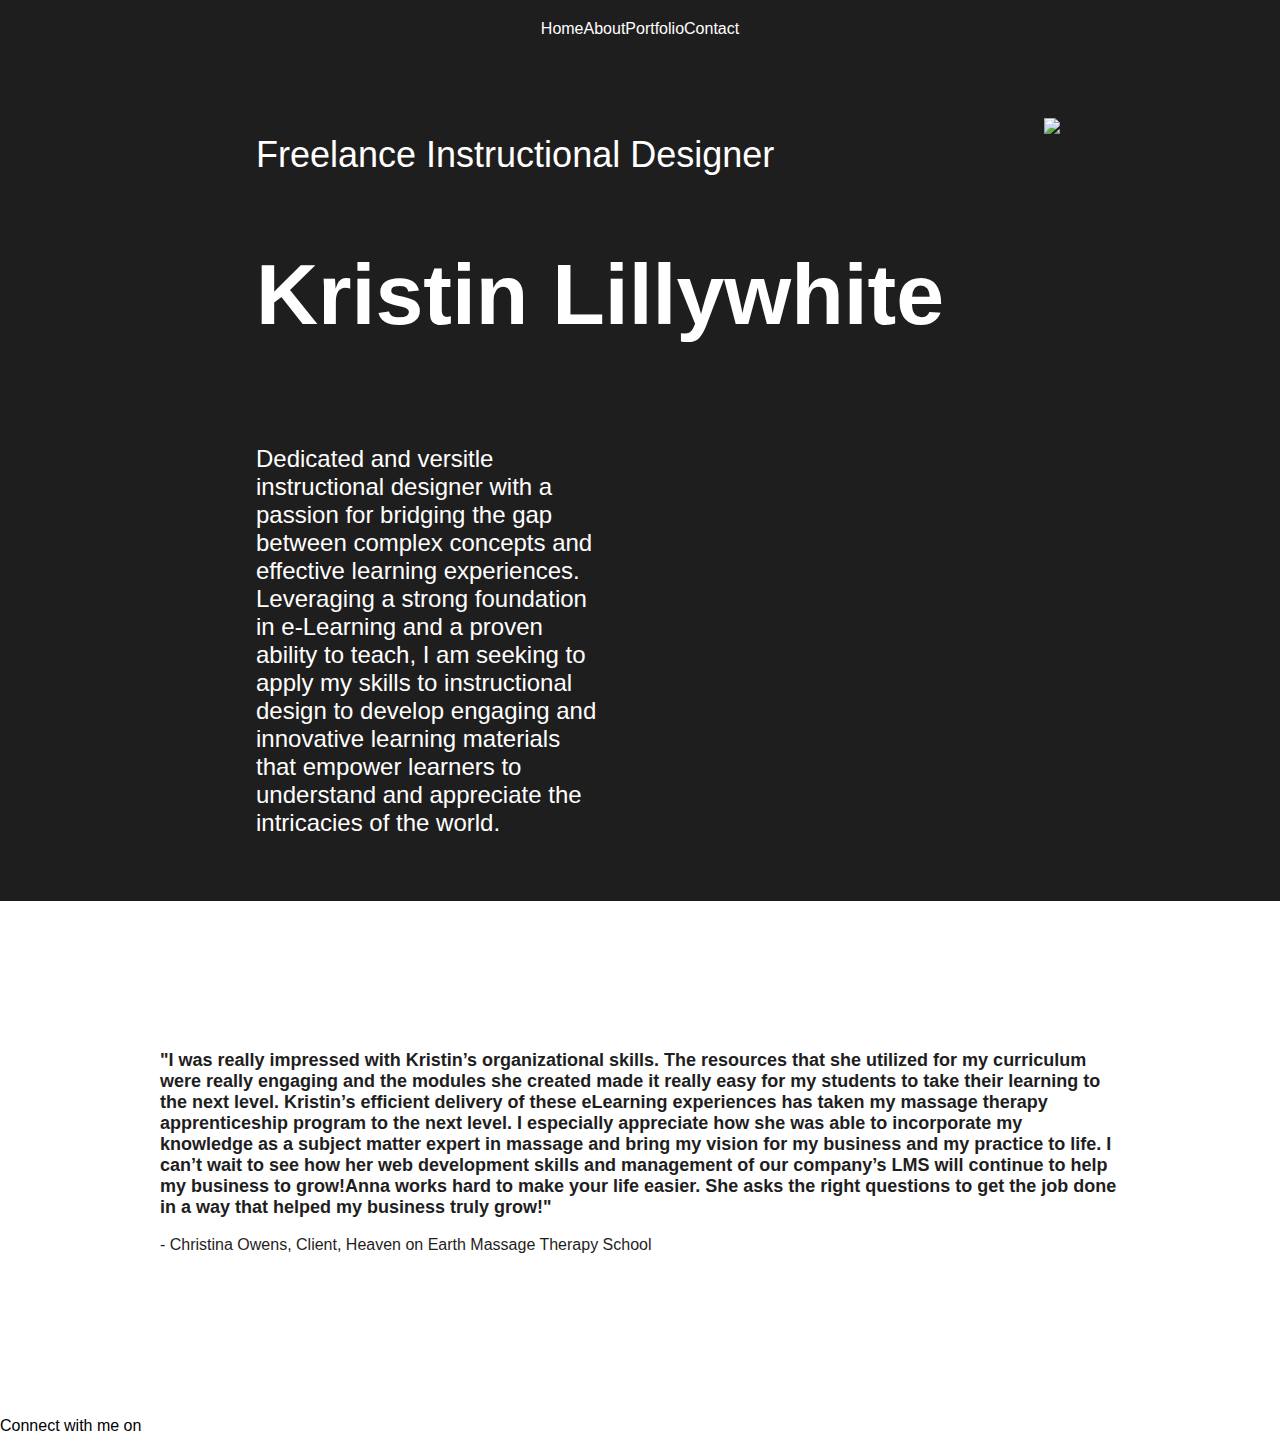
==== index.html @ b15748a9 "Add files via upload" ====
<!DOCTYPE html> 
<html lang="en">

<head>
    <meta charset="UTF-8">
    <meta http-equiv="X-UA-Compatible" content="IE=edge">
    <meta name="viewport" content="width=device-width, initial-scale=1.0">
    <title>Portfolio</title>
    <link rel="stylesheet" href="landingpage.css">
</head>

<body>
    <header>
        <!--Nav Bar-->
        <div class="nav-bar">
            <div class="link-wrapper">
                <div class="nav-link">
                    <a href="#">Home</a>
                </div>
                <div class="nav-link">
                    <a href="/aboutme.html">About</a>
                </div>
                <div class="nav-link">
                    <a href="/portfolio.html">Portfolio</a>
                </div>
                <div class="nav-link">
                    <a href="/contact.html">Contact</a>
                </div>
            </div>
        </div>
    </header>
    <div id="greeting"></div>
    <main>
        <!--Header-->

        <div class="header-wrapper">
            <div class="about-me-paragraph">
                <p>Freelance Instructional Designer</p>
                <p>Kristin Lillywhite</p>
                <p>Dedicated and versitle instructional designer with a passion for bridging the gap between complex concepts and effective learning experiences. Leveraging a strong foundation in e-Learning and a proven ability to teach, I am seeking to apply my skills to instructional design to develop engaging and innovative learning materials that empower learners to understand and appreciate the intricacies of the world.</p>
            </div>
            <div class="profile-photo">
                <img src="/assets/LI author headshot.jfif" width="500px">
            </div>
        </div>  
   
        <!-- Testimonials -->
        <div class="features-section">
            <div class="columns-wrapper">
                <div class="testimonial">
                    <p>"I was really impressed with Kristin’s organizational skills. The resources that she utilized for my curriculum were really engaging and the modules she created made it really easy for my students to take their learning to the next level. Kristin’s efficient delivery of these eLearning experiences has taken my massage therapy apprenticeship program to the next level. I especially appreciate how she was able to incorporate my knowledge as a subject matter expert in massage and bring my vision for my business and my practice to life. I can’t wait to see how her web development skills and management of our company’s LMS will continue to help my business to grow!Anna works hard to make your life easier. She asks the right questions to get the job done in a way
                        that helped my business truly grow!"</p>
    
                    <p>
                        - Christina Owens, Client, Heaven on Earth Massage Therapy School
                    </p>
                </div>
            </div>
        </div>
    </main>

    <!-- Footer-->
    <footer> 
        <p class="centerFooter">Connect with me on <a href="https://www.linkedin.com/in/kristin-lillywhite/">LinkedIn</a></p> 
    </footer>
    
    <!-- JavaScript
     <script src="index.js"></script>-->

</body>
    
</html> 

<!--This is the code that is the new About Me
<!DOCTYPE html>
<html lang="en">
<head>
    <meta charset="UTF-8">
    <meta name="viewport" content="width=device-width, initial-scale=1.0">
    <title>Kristin Lillywhite Instructional Design</title>
    <link rel="stylesheet" href="landingpage.css">
</head>
    
<body>
       <header>
        <img src="/assets/LI author headshot.jfif" width="200"" alt="kristin lillywhite headshot">
        <div class="intro">
            <h1>Kristin Lillywhite</h1>
            <p>Resilient and insatiably curious skilled instructional designer. Let's connect!</p>
        </div>
    </header>

    <main>
            <section>
             <h2>About Me </h2>
             <p> Dedicated and versitle instructional designer with a passion for bridging the gap between complex concepts and effective learning experiences. Leveraging a strong foundation in e-Learning and a proven ability to teach, I am seeking to apply my skills to instructional design to develop engaging and innovative learning materials that empower learners to understand and appreciate the intricacies of the world.</p>
            </section>
         
             <section class="skillsSection">
                 <h2 class="skills">Skills</h2>
                 <h4> These are just a few of the skills that set me apart:</h4>
                 <p>Core Instructional Design Skills
                     <ul>
                         <li> Learning Theories: PBL, Bloom's Taxonomy, Vygotsky's Zone of Proximal Development, and adult learning principles</li>
             
                             <li>Instructional Design Models: Familiarity with models like ADDIE, SAM, or the 4D Model.</li>
                 
                             <li>Curriculum Development: Ability to create comprehensive learning plans, objectives, and assessments.</li>
                             <li>Content Development: Skill in creating engaging and informative content, including instructional materials, presentations, and assessments.</li>
                     </ul>
           </section>
     
             <section>
                 <h2>Work Experience</h2>
                 <h4>I would love to discuss how these work experiences have shaped me as a professional. This showcases my ability to add value in a variy of industries</h4>
                     <ul>
                             <li><em> Research Assistant - 
                                 </em>, Seek Labs, April 2024</li>
                             <li> Science Instructor, Beehive Science and Technology Academy, 2022-2023</li>
                             <li> Biotechnology Instructor, Murray High School, 2021-2023</li>
                             <li> Research Assistant, Huntsman Cancer Institue, 2021 - 2022</li>
                         </ul>
                     </ul>
             </section>
  
    </main>
      
        <footer > 
        <p class="centerFooter">Connect with me on <a href="https://www.linkedin.com/in/kristin-lillywhite/">LinkedIn</a></p> 
        </footer>
         
</body>

</html>-->
---- landingpage.css ----
body {
  margin: 0;
  font-family: 'Roboto', sans-serif;
}

html{
  scroll-behavior: smooth;
}

h1,h2,h3,h4,h5,h6 {
  font-family: 'Roboto Slab', serif;
}

.navigation-wrapper {
  height: 190px;
  background-color: #3b5633;
  color: white;
  display: flex;
  justify-content: space-between;
  align-items: center;
  padding: 60px 100px;
}

/*
#greeting {
  font-family:'Roboto Slab', serif;
}*/

.header-styles {
  font-family: 'Ubuntu Condensed', sans-serif;
  font-size: 1em;
}

.header-wrapper {
  display: flex;
  background-color: #1F1E1E;
  color: white
}

.nav-bar{
  display: flex;
  justify-content: space-around;
  padding-top: 20px;
  padding-bottom: 20px;
  background-color: #1F1E1E;
  color: white;
}

.nav-link {
  flex: 1;
  text-align: center;
}

.about-me-paragraph {
  padding-bottom: 40px;
  z-index: 99;
  padding: 40px 40px 40px 20%;
}

.about-me-paragraph :nth-child(1) {
  font-size: 36px;
  height: 1em;
}

.about-me-paragraph :nth-child(2) {
  font-size: 86px;
  font-weight: 600;
  height: 1.2em;
  line-height: .9em;
}

.about-me-paragraph :nth-child(3) {
  font-size: 24px;
  width: 350px;
}

.logo img {
  width: 216px;
  height: 100%;
}

.features-section {
  height: 500px;
  background-color: #fff;
  color:#1F1E1E;
  display: flex;
  justify-content: center;
  align-items: center;
}

.link-wrapper {
  display: flex;
  justify-content: space-between;
  align-items: center;
}

.nav-link a {
  font-family: 'Ubuntu Condensed' sans-serif;
  color:#fff;
  text-decoration: none;
  transition: 0.5s;
}

.nav-link a:hover {
  color: #bcca99;
  letter-spacing: 2px;
}

.columns-wrapper {
  width: 1000px;
  display: flex;
  justify-content: space-between;
}

.column {
  padding: 0px 20px 20px 20px;
}

.column :nth-child(1) {
  font-size: 38px;
  font-weight: 900;
}

.column :nth-child(2) {
  font-size: 18px;
  font-weight: 400;
  height: 50px;
}

.project-wrapper-align-left {
  background-color: #1F1E1E;
  display: flex;
  color: white;
  height: 550px;
}

.testimonial {
  padding: 20px;
}

.testimonial  :nth-child(1) {
  font-size: 18px;
  font-weight: 700;
}

.project-wrapper-align-right {
  height: 550px;
  display: flex;
}

.profile-photo {
  z-index: 1;
  margin: 60px;
}

.header {
  align-content: center;
  margin-top: 60px;
  font-weight: bold;
  font-size: 48px;
  margin-bottom: 0px;
  display: flex;
}
  
.project-image {
  width: 100%;
  height: 100%;
  object-fit: cover;
  overflow: hidden;
}

.image-wrapper {
  width: 600px;
  height: 600x;
}

.footer-wrapper {
  display: flex;
  background-color: #1F1E1E;
  color: white;
  padding: 20px 20% 40px 20%;
}

.footer-name {
  font-size: 48px;
}

.footer-name :nth-child(2) {
  font-size: 24px;
}

.footer-column-2 {
  font-size: 24px;
  align-items: flex-end;
  margin: 60px 15% 20px 35%;
  line-height: 40px;
}

a{
  text-decoration: none;
  color:  #fff; 
}

a:hover {
  color: teal;
}

.under-construction {
  align-content: center;
  font-size: 24px;
  margin: 40px;
  padding-left: 25%;
}

.about-container {
  margin: 40px;
  padding-left: 15%;
}

.about-title {
  font-size: 36px;
}

.button {
  padding: 15px 20px 15px 20px;
  border-radius: 8px;
  background-color: teal;
  font-weight: bold;
  font-size: 12px;

}

.about-me-image {
  display: flex;
  margin-right: 10%;
  margin-top: 40px;
}

/*
header {
    display: flex;
    justify-content: space-evenly;
    align-items: center;
    background-color: #b3b3b1;
    color: rgb(6, 0, 0);
    padding: 20px; 
    width: 100%;
    margin: 0 auto; 
    box-shadow: 0px 4 px 6px rgba(0,0,0,0.2);
    flex-wrap: wrap;
  }
  
  header img{
    border-radius: 50%;
    box-shadow: 3px 3px 10px rgba(0, 0, 0, 0.3);
    max-width: 100%;
    height: auto; 
    object-fit: cover;
  }
  
  .centerHeader{
    text-align: center; 
  }
  
  .intro{
    max-width: 500px;
    text-align: center;
  }
  *Styling for Main *
  
  .bodySections{
    padding: 10px;
    width:80%;
    *align-items:center;*
    justify-content: space-evenly;
    display: flex;
  }
  
  main{
    display: flex;
    flex-direction: column;
    justify-content: space-evenly;
    align-items: center;
    padding: 30px;
  }
  
  *Styling for section*
  section{
    background-color: #fefefe;
    border-radius: 8px;
    box-shadow: 0px 4px 8px rgba(0,0,0,0.3);
    padding: 20px;
    margin-bottom: 20px; * adds space at the BOTTOM of each "card" *
    width:100%;/* makes the section take up the full width of the MAIN container    *
    max-width: 800px; /* Limits the width to a MAX of 800px*
  }
  
  .h1Styling{
    font-size : 50px;
    font-style: italic;
  }
  /*h2{
    border : solid brown 2px ;
    width :fit-content;
  }*
  
  .skillsSection{
    background-color: white;
  }
  .skills{
   /* border: dashed hotpink 3px;*
  }
  footer{
    background-color: #E3F6CB;
    height : 20px;
    font-size : 20px;
  }
  .centerFooter{
    text-align: center;
  }
  .linkedinStyling{
    text-decoration : none;
  }
  
  body {
    margin: 0 auto;
    padding: 0;
  }
  
  .text-over-image {
      position: relative;
  }
  .text-over-image{
      position: absolute;
      top: 10;
      left: 0;
      width: 10%;
      height: 10%;
      z-index: -1; /* Send image to the background *
    }
  
    footer {
      background-color: rgb(250, 251, 251);
      height: 100px;
      font-size:40px;
    }
    .centerFooter {
      text-align: center;
    }
    
  a{
    text-decoration: none;
    color:rgb(168, 12, 12);
  }
  -->
---- landingpage.css ----
body {
  margin: 0;
  font-family: 'Roboto', sans-serif;
}

html{
  scroll-behavior: smooth;
}

h1,h2,h3,h4,h5,h6 {
  font-family: 'Roboto Slab', serif;
}

.navigation-wrapper {
  height: 190px;
  background-color: #3b5633;
  color: white;
  display: flex;
  justify-content: space-between;
  align-items: center;
  padding: 60px 100px;
}

/*
#greeting {
  font-family:'Roboto Slab', serif;
}*/

.header-styles {
  font-family: 'Ubuntu Condensed', sans-serif;
  font-size: 1em;
}

.header-wrapper {
  display: flex;
  background-color: #1F1E1E;
  color: white
}

.nav-bar{
  display: flex;
  justify-content: space-around;
  padding-top: 20px;
  padding-bottom: 20px;
  background-color: #1F1E1E;
  color: white;
}

.nav-link {
  flex: 1;
  text-align: center;
}

.about-me-paragraph {
  padding-bottom: 40px;
  z-index: 99;
  padding: 40px 40px 40px 20%;
}

.about-me-paragraph :nth-child(1) {
  font-size: 36px;
  height: 1em;
}

.about-me-paragraph :nth-child(2) {
  font-size: 86px;
  font-weight: 600;
  height: 1.2em;
  line-height: .9em;
}

.about-me-paragraph :nth-child(3) {
  font-size: 24px;
  width: 350px;
}

.logo img {
  width: 216px;
  height: 100%;
}

.features-section {
  height: 500px;
  background-color: #fff;
  color:#1F1E1E;
  display: flex;
  justify-content: center;
  align-items: center;
}

.link-wrapper {
  display: flex;
  justify-content: space-between;
  align-items: center;
}

.nav-link a {
  font-family: 'Ubuntu Condensed' sans-serif;
  color:#fff;
  text-decoration: none;
  transition: 0.5s;
}

.nav-link a:hover {
  color: #bcca99;
  letter-spacing: 2px;
}

.columns-wrapper {
  width: 1000px;
  display: flex;
  justify-content: space-between;
}

.column {
  padding: 0px 20px 20px 20px;
}

.column :nth-child(1) {
  font-size: 38px;
  font-weight: 900;
}

.column :nth-child(2) {
  font-size: 18px;
  font-weight: 400;
  height: 50px;
}

.project-wrapper-align-left {
  background-color: #1F1E1E;
  display: flex;
  color: white;
  height: 550px;
}

.testimonial {
  padding: 20px;
}

.testimonial  :nth-child(1) {
  font-size: 18px;
  font-weight: 700;
}

.project-wrapper-align-right {
  height: 550px;
  display: flex;
}

.profile-photo {
  z-index: 1;
  margin: 60px;
}

.header {
  align-content: center;
  margin-top: 60px;
  font-weight: bold;
  font-size: 48px;
  margin-bottom: 0px;
  display: flex;
}
  
.project-image {
  width: 100%;
  height: 100%;
  object-fit: cover;
  overflow: hidden;
}

.image-wrapper {
  width: 600px;
  height: 600x;
}

.footer-wrapper {
  display: flex;
  background-color: #1F1E1E;
  color: white;
  padding: 20px 20% 40px 20%;
}

.footer-name {
  font-size: 48px;
}

.footer-name :nth-child(2) {
  font-size: 24px;
}

.footer-column-2 {
  font-size: 24px;
  align-items: flex-end;
  margin: 60px 15% 20px 35%;
  line-height: 40px;
}

a{
  text-decoration: none;
  color:  #fff; 
}

a:hover {
  color: teal;
}

.under-construction {
  align-content: center;
  font-size: 24px;
  margin: 40px;
  padding-left: 25%;
}

.about-container {
  margin: 40px;
  padding-left: 15%;
}

.about-title {
  font-size: 36px;
}

.button {
  padding: 15px 20px 15px 20px;
  border-radius: 8px;
  background-color: teal;
  font-weight: bold;
  font-size: 12px;

}

.about-me-image {
  display: flex;
  margin-right: 10%;
  margin-top: 40px;
}

/*
header {
    display: flex;
    justify-content: space-evenly;
    align-items: center;
    background-color: #b3b3b1;
    color: rgb(6, 0, 0);
    padding: 20px; 
    width: 100%;
    margin: 0 auto; 
    box-shadow: 0px 4 px 6px rgba(0,0,0,0.2);
    flex-wrap: wrap;
  }
  
  header img{
    border-radius: 50%;
    box-shadow: 3px 3px 10px rgba(0, 0, 0, 0.3);
    max-width: 100%;
    height: auto; 
    object-fit: cover;
  }
  
  .centerHeader{
    text-align: center; 
  }
  
  .intro{
    max-width: 500px;
    text-align: center;
  }
  *Styling for Main *
  
  .bodySections{
    padding: 10px;
    width:80%;
    *align-items:center;*
    justify-content: space-evenly;
    display: flex;
  }
  
  main{
    display: flex;
    flex-direction: column;
    justify-content: space-evenly;
    align-items: center;
    padding: 30px;
  }
  
  *Styling for section*
  section{
    background-color: #fefefe;
    border-radius: 8px;
    box-shadow: 0px 4px 8px rgba(0,0,0,0.3);
    padding: 20px;
    margin-bottom: 20px; * adds space at the BOTTOM of each "card" *
    width:100%;/* makes the section take up the full width of the MAIN container    *
    max-width: 800px; /* Limits the width to a MAX of 800px*
  }
  
  .h1Styling{
    font-size : 50px;
    font-style: italic;
  }
  /*h2{
    border : solid brown 2px ;
    width :fit-content;
  }*
  
  .skillsSection{
    background-color: white;
  }
  .skills{
   /* border: dashed hotpink 3px;*
  }
  footer{
    background-color: #E3F6CB;
    height : 20px;
    font-size : 20px;
  }
  .centerFooter{
    text-align: center;
  }
  .linkedinStyling{
    text-decoration : none;
  }
  
  body {
    margin: 0 auto;
    padding: 0;
  }
  
  .text-over-image {
      position: relative;
  }
  .text-over-image{
      position: absolute;
      top: 10;
      left: 0;
      width: 10%;
      height: 10%;
      z-index: -1; /* Send image to the background *
    }
  
    footer {
      background-color: rgb(250, 251, 251);
      height: 100px;
      font-size:40px;
    }
    .centerFooter {
      text-align: center;
    }
    
  a{
    text-decoration: none;
    color:rgb(168, 12, 12);
  }
  -->
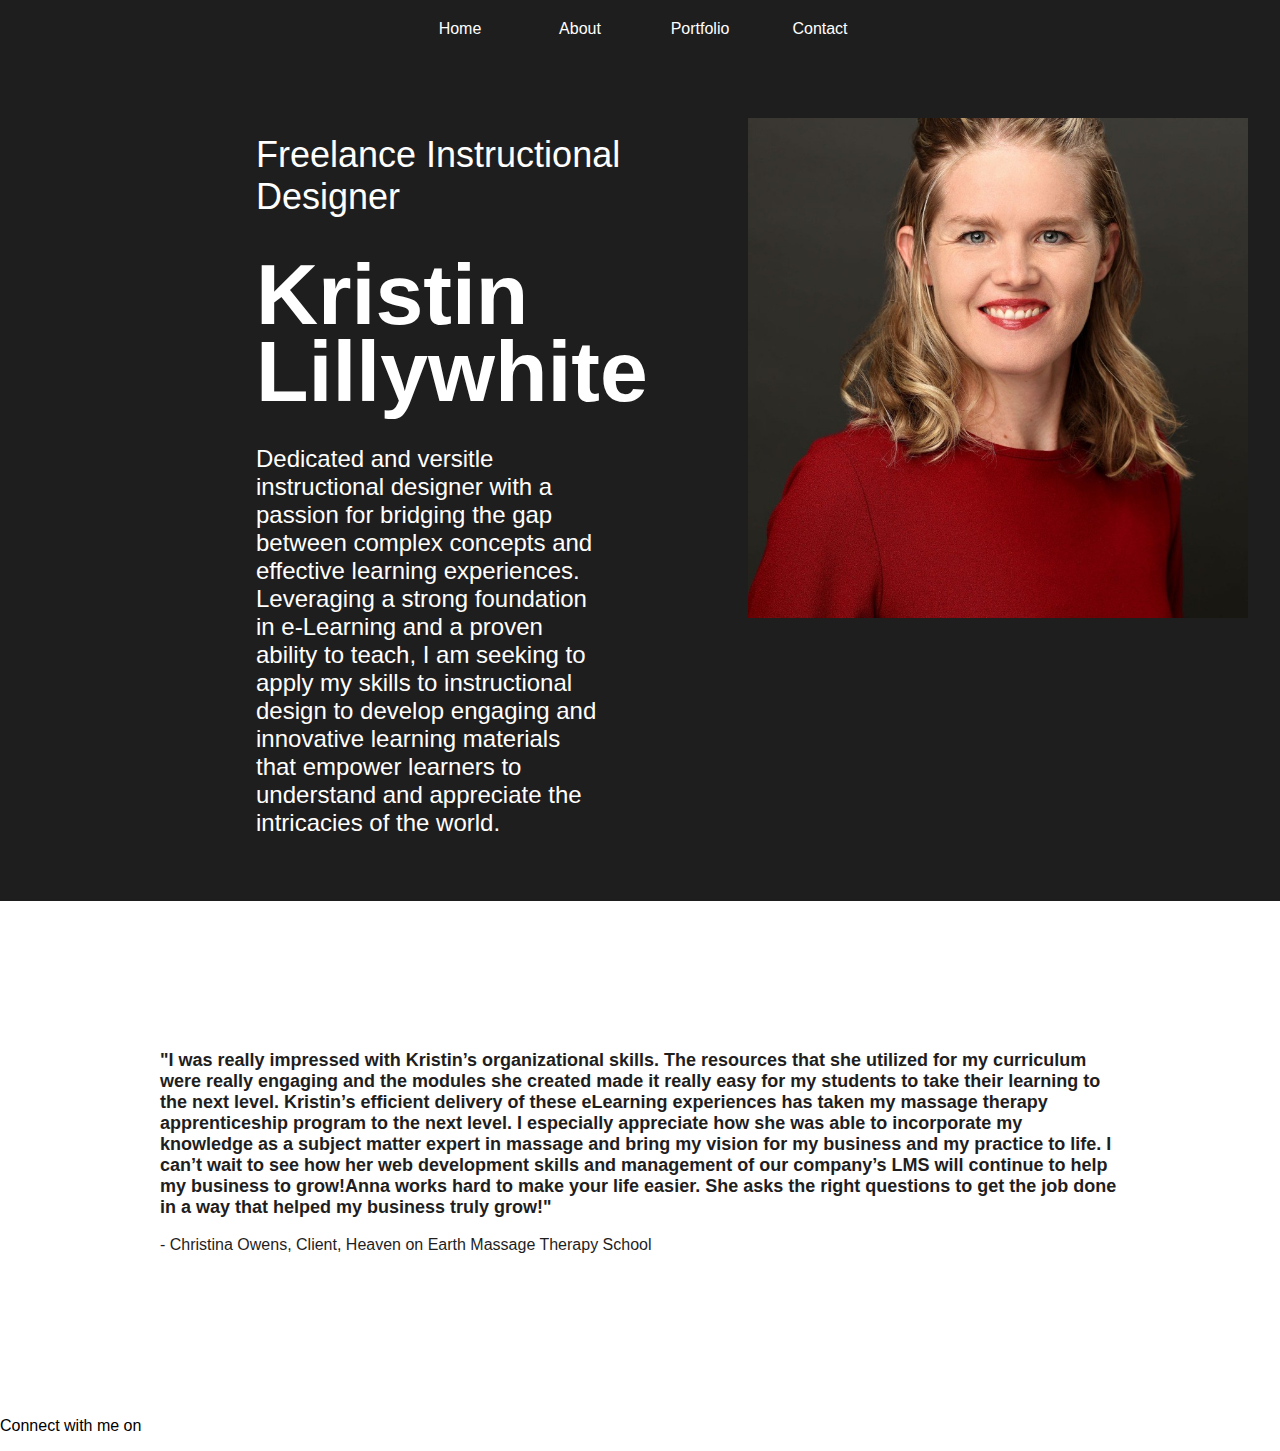
==== commit 768f6629: "Add files via upload" ====
--- a/index.html
+++ b/index.html
@@ -31,6 +31,7 @@
     </header>
     <div id="greeting"></div>
     <main>
+        
         <!--Header-->
 
         <div class="header-wrapper">
--- a/landingpage.css
+++ b/landingpage.css
@@ -13,7 +13,7 @@
 
 .navigation-wrapper {
   height: 190px;
-  background-color: #3b5633;
+  background-color:#bf1919;
   color: white;
   display: flex;
   justify-content: space-between;
@@ -49,6 +49,7 @@
 .nav-link {
   flex: 1;
   text-align: center;
+  width: 120px;
 }
 
 .about-me-paragraph {
@@ -102,7 +103,7 @@
 }
 
 .nav-link a:hover {
-  color: #bcca99;
+  color: #ad2e20;
   letter-spacing: 2px;
 }
 
@@ -235,6 +236,9 @@
   margin-right: 10%;
   margin-top: 40px;
 }
+
+
+
 
 /*
 header {
--- a/landingpage.css
+++ b/landingpage.css
@@ -13,7 +13,7 @@
 
 .navigation-wrapper {
   height: 190px;
-  background-color: #3b5633;
+  background-color:#bf1919;
   color: white;
   display: flex;
   justify-content: space-between;
@@ -49,6 +49,7 @@
 .nav-link {
   flex: 1;
   text-align: center;
+  width: 120px;
 }
 
 .about-me-paragraph {
@@ -102,7 +103,7 @@
 }
 
 .nav-link a:hover {
-  color: #bcca99;
+  color: #ad2e20;
   letter-spacing: 2px;
 }
 
@@ -235,6 +236,9 @@
   margin-right: 10%;
   margin-top: 40px;
 }
+
+
+
 
 /*
 header {
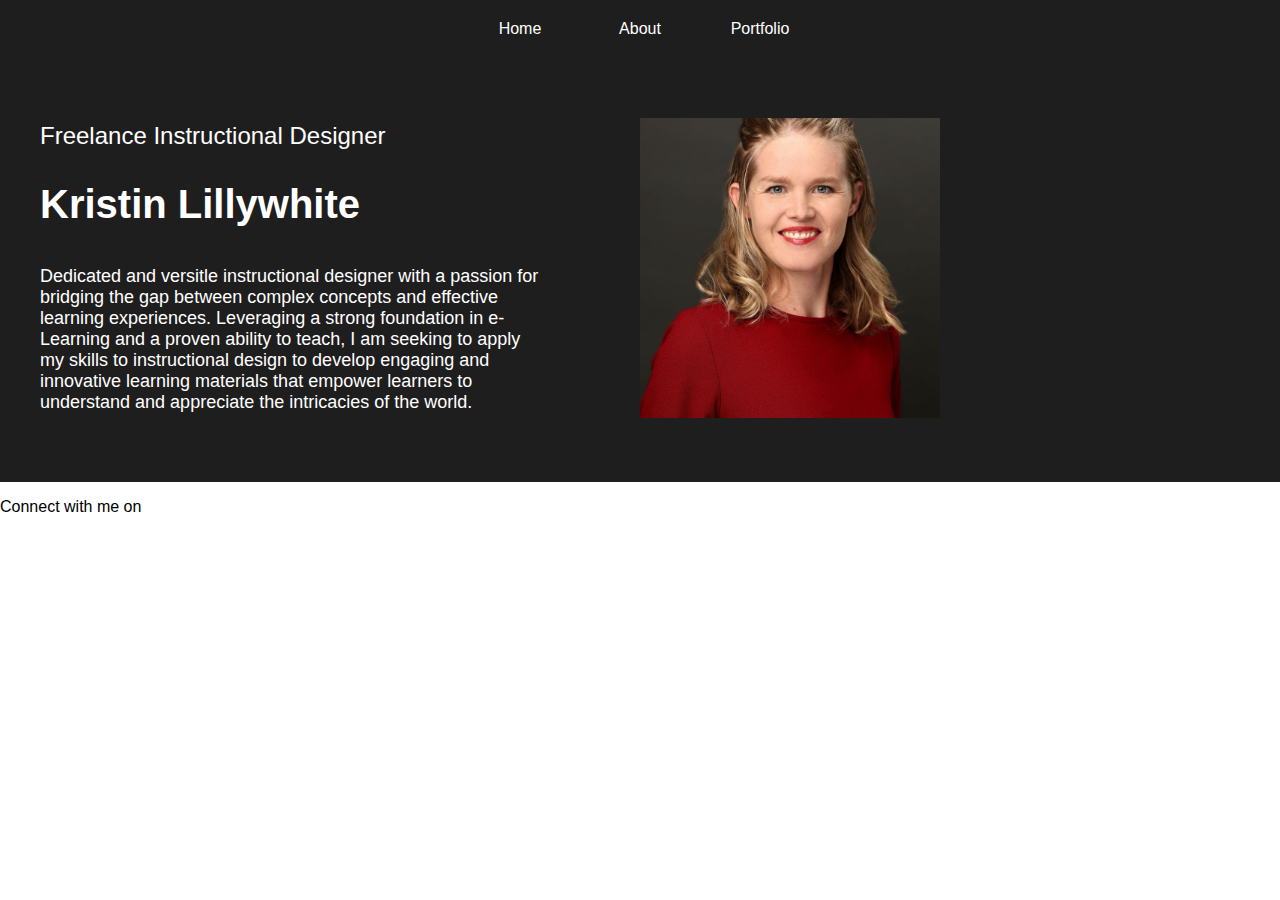
==== commit 2a399a2a: "Add files via upload" ====
--- a/index.html
+++ b/index.html
@@ -17,14 +17,13 @@
                 <div class="nav-link">
                     <a href="#">Home</a>
                 </div>
+
                 <div class="nav-link">
                     <a href="/aboutme.html">About</a>
                 </div>
+                
                 <div class="nav-link">
-                    <a href="/portfolio.html">Portfolio</a>
-                </div>
-                <div class="nav-link">
-                    <a href="/contact.html">Contact</a>
+                    <a href="/contact.html">Portfolio</a>
                 </div>
             </div>
         </div>
@@ -41,22 +40,11 @@
                 <p>Dedicated and versitle instructional designer with a passion for bridging the gap between complex concepts and effective learning experiences. Leveraging a strong foundation in e-Learning and a proven ability to teach, I am seeking to apply my skills to instructional design to develop engaging and innovative learning materials that empower learners to understand and appreciate the intricacies of the world.</p>
             </div>
             <div class="profile-photo">
-                <img src="/assets/LI author headshot.jfif" width="500px">
+                <img src="/assets/LI author headshot.jfif" width="300px">
             </div>
         </div>  
    
-        <!-- Testimonials -->
-        <div class="features-section">
-            <div class="columns-wrapper">
-                <div class="testimonial">
-                    <p>"I was really impressed with Kristin’s organizational skills. The resources that she utilized for my curriculum were really engaging and the modules she created made it really easy for my students to take their learning to the next level. Kristin’s efficient delivery of these eLearning experiences has taken my massage therapy apprenticeship program to the next level. I especially appreciate how she was able to incorporate my knowledge as a subject matter expert in massage and bring my vision for my business and my practice to life. I can’t wait to see how her web development skills and management of our company’s LMS will continue to help my business to grow!Anna works hard to make your life easier. She asks the right questions to get the job done in a way
-                        that helped my business truly grow!"</p>
-    
-                    <p>
-                        - Christina Owens, Client, Heaven on Earth Massage Therapy School
-                    </p>
-                </div>
-            </div>
+       
         </div>
     </main>
 
--- a/landingpage.css
+++ b/landingpage.css
@@ -53,26 +53,28 @@
 }
 
 .about-me-paragraph {
-  padding-bottom: 40px;
   z-index: 99;
-  padding: 40px 40px 40px 20%;
+  padding: 40px 40px 40px 40px;
+
 }
 
 .about-me-paragraph :nth-child(1) {
-  font-size: 36px;
+  font-size: 24px;
   height: 1em;
 }
 
 .about-me-paragraph :nth-child(2) {
-  font-size: 86px;
+  font-size: 40px;
   font-weight: 600;
-  height: 1.2em;
+  height: 1em;
   line-height: .9em;
 }
 
 .about-me-paragraph :nth-child(3) {
-  font-size: 24px;
-  width: 350px;
+  font-size: 18px;
+  width: 500px;
+  margin-top: 10px;
+  text-wrap: pretty;
 }
 
 .logo img {
@@ -228,7 +230,6 @@
   background-color: teal;
   font-weight: bold;
   font-size: 12px;
-
 }
 
 .about-me-image {
@@ -238,7 +239,11 @@
 }
 
 
-
+.testimonials {
+  font-size: 11px; 
+  font-family: 'Roboto', sans-serif;
+  color: #ad2e20;
+}
 
 /*
 header {
--- a/landingpage.css
+++ b/landingpage.css
@@ -53,26 +53,28 @@
 }
 
 .about-me-paragraph {
-  padding-bottom: 40px;
   z-index: 99;
-  padding: 40px 40px 40px 20%;
+  padding: 40px 40px 40px 40px;
+
 }
 
 .about-me-paragraph :nth-child(1) {
-  font-size: 36px;
+  font-size: 24px;
   height: 1em;
 }
 
 .about-me-paragraph :nth-child(2) {
-  font-size: 86px;
+  font-size: 40px;
   font-weight: 600;
-  height: 1.2em;
+  height: 1em;
   line-height: .9em;
 }
 
 .about-me-paragraph :nth-child(3) {
-  font-size: 24px;
-  width: 350px;
+  font-size: 18px;
+  width: 500px;
+  margin-top: 10px;
+  text-wrap: pretty;
 }
 
 .logo img {
@@ -228,7 +230,6 @@
   background-color: teal;
   font-weight: bold;
   font-size: 12px;
-
 }
 
 .about-me-image {
@@ -238,7 +239,11 @@
 }
 
 
-
+.testimonials {
+  font-size: 11px; 
+  font-family: 'Roboto', sans-serif;
+  color: #ad2e20;
+}
 
 /*
 header {
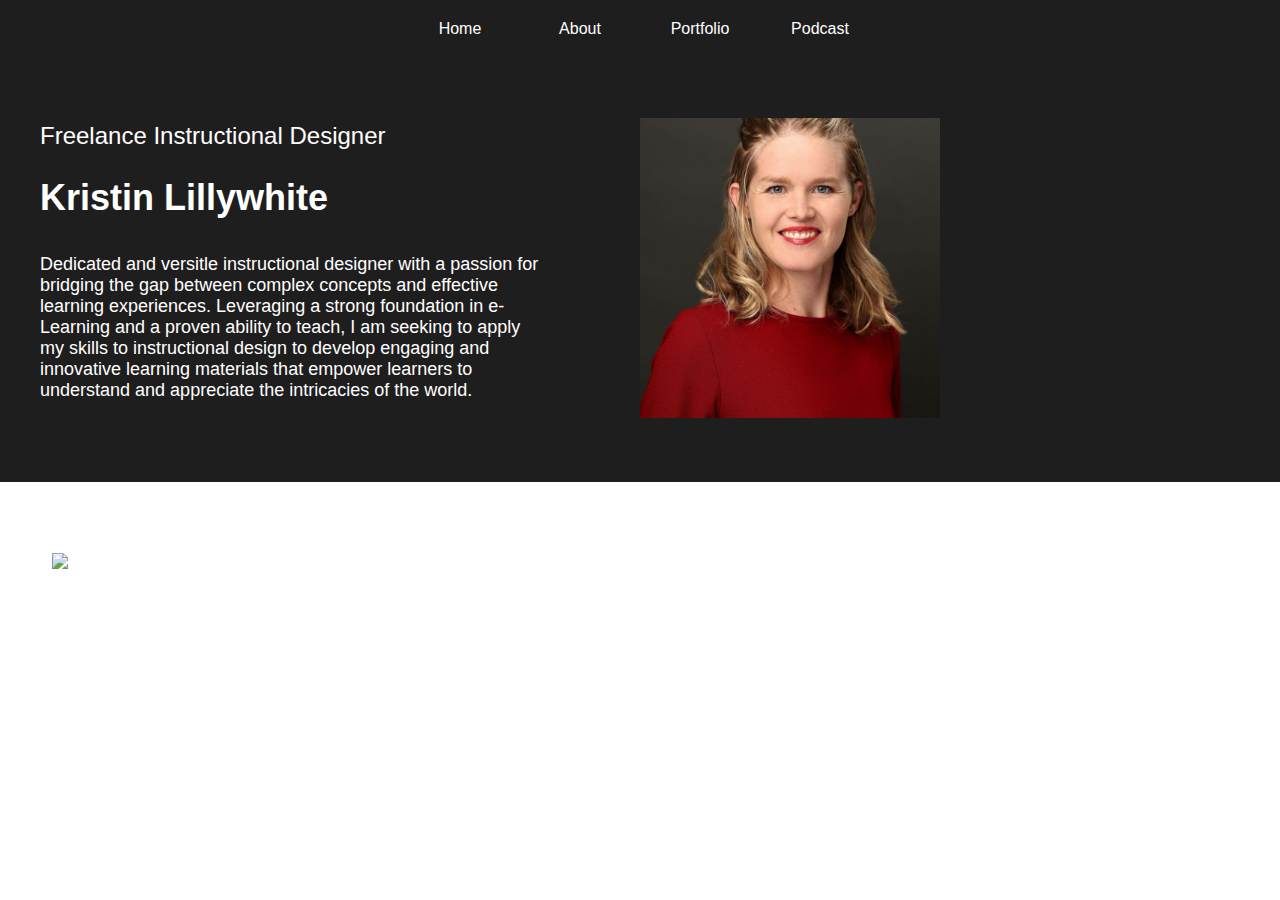
==== commit e984dc5b: "11/4/24 including podcast page" ====
--- a/index.html
+++ b/index.html
@@ -25,6 +25,11 @@
                 <div class="nav-link">
                     <a href="/contact.html">Portfolio</a>
                 </div>
+
+                <div class="nav-link">
+                    <a href="#">Podcast</a>
+                </div>
+                
             </div>
         </div>
     </header>
@@ -47,78 +52,28 @@
        
         </div>
     </main>
-
+   
     <!-- Footer-->
-    <footer> 
-        <p class="centerFooter">Connect with me on <a href="https://www.linkedin.com/in/kristin-lillywhite/">LinkedIn</a></p> 
-    </footer>
+        
+ <footer>
     
-    <!-- JavaScript
-     <script src="index.js"></script>-->
-
+    <div class="nav-bar-footer">   
+        <a href="https://www.linkedin.com/in/kristin-lillywhite">
+            <img scr="/assets/icons8-linkedin-50.png">
+    </a>
+    <div class="nav-link">
+        <a href="https://github.com/kristinl-seek/kristinl-seek.github.io" target="_blank">
+            <img src="/assets/GitHub_Invertocat_Light.png" alt="Link to GitHub Profile" width="50" hieght="50">
+    </a>
+    <div class="nav-link">
+        <a href="mailto:your-kristinlillywhite@gmail.com" target="_blank">
+            <img src="https://i0.wp.com/3factsinc.org/wp-content/uploads/2019/12/crop-0-0-1000-1080-0-email-icon-outline-email-icon-isolated-on-white-vector-21742596.png?ssl=1" width="50" hieght="50">
+    </a>
+</div>
+</div>
+ </footer> 
+         
 </body>
     
 </html> 
 
-<!--This is the code that is the new About Me
-<!DOCTYPE html>
-<html lang="en">
-<head>
-    <meta charset="UTF-8">
-    <meta name="viewport" content="width=device-width, initial-scale=1.0">
-    <title>Kristin Lillywhite Instructional Design</title>
-    <link rel="stylesheet" href="landingpage.css">
-</head>
-    
-<body>
-       <header>
-        <img src="/assets/LI author headshot.jfif" width="200"" alt="kristin lillywhite headshot">
-        <div class="intro">
-            <h1>Kristin Lillywhite</h1>
-            <p>Resilient and insatiably curious skilled instructional designer. Let's connect!</p>
-        </div>
-    </header>
-
-    <main>
-            <section>
-             <h2>About Me </h2>
-             <p> Dedicated and versitle instructional designer with a passion for bridging the gap between complex concepts and effective learning experiences. Leveraging a strong foundation in e-Learning and a proven ability to teach, I am seeking to apply my skills to instructional design to develop engaging and innovative learning materials that empower learners to understand and appreciate the intricacies of the world.</p>
-            </section>
-         
-             <section class="skillsSection">
-                 <h2 class="skills">Skills</h2>
-                 <h4> These are just a few of the skills that set me apart:</h4>
-                 <p>Core Instructional Design Skills
-                     <ul>
-                         <li> Learning Theories: PBL, Bloom's Taxonomy, Vygotsky's Zone of Proximal Development, and adult learning principles</li>
-             
-                             <li>Instructional Design Models: Familiarity with models like ADDIE, SAM, or the 4D Model.</li>
-                 
-                             <li>Curriculum Development: Ability to create comprehensive learning plans, objectives, and assessments.</li>
-                             <li>Content Development: Skill in creating engaging and informative content, including instructional materials, presentations, and assessments.</li>
-                     </ul>
-           </section>
-     
-             <section>
-                 <h2>Work Experience</h2>
-                 <h4>I would love to discuss how these work experiences have shaped me as a professional. This showcases my ability to add value in a variy of industries</h4>
-                     <ul>
-                             <li><em> Research Assistant - 
-                                 </em>, Seek Labs, April 2024</li>
-                             <li> Science Instructor, Beehive Science and Technology Academy, 2022-2023</li>
-                             <li> Biotechnology Instructor, Murray High School, 2021-2023</li>
-                             <li> Research Assistant, Huntsman Cancer Institue, 2021 - 2022</li>
-                         </ul>
-                     </ul>
-             </section>
-  
-    </main>
-      
-        <footer > 
-        <p class="centerFooter">Connect with me on <a href="https://www.linkedin.com/in/kristin-lillywhite/">LinkedIn</a></p> 
-        </footer>
-         
-</body>
-
-</html>-->
-    --- a/landingpage.css
+++ b/landingpage.css
@@ -52,6 +52,18 @@
   width: 120px;
 }
 
+.navbar-footer{
+  display: flex;
+  justify-content: space-around;
+  align-items: center;
+}
+
+.navbar img {
+  width: 100%;
+  height: auto;
+}
+
+
 .about-me-paragraph {
   z-index: 99;
   padding: 40px 40px 40px 40px;
@@ -59,12 +71,12 @@
 }
 
 .about-me-paragraph :nth-child(1) {
-  font-size: 24px;
+  font-size:24px;
   height: 1em;
 }
 
 .about-me-paragraph :nth-child(2) {
-  font-size: 40px;
+  font-size: 36px;
   font-weight: 600;
   height: 1em;
   line-height: .9em;
@@ -177,28 +189,33 @@
   height: 600x;
 }
 
+/*
+.footer {
+  background-color:#1F1E1E;
+  color: white;
+  text-align: center;
+  padding: 20px;
+}
+
+.footer-content a {
+  color: white;
+  text-decoration: none;
+  margin: 0 10px;
+}
+
+.footer-content i {
+  font-size: 24px;
+}
+
 .footer-wrapper {
   display: flex;
+  justify-content: space-around;
+  padding-top: 20px;
+  padding-bottom: 20px;
   background-color: #1F1E1E;
   color: white;
-  padding: 20px 20% 40px 20%;
-}
-
-.footer-name {
-  font-size: 48px;
-}
-
-.footer-name :nth-child(2) {
-  font-size: 24px;
-}
-
-.footer-column-2 {
-  font-size: 24px;
-  align-items: flex-end;
-  margin: 60px 15% 20px 35%;
-  line-height: 40px;
-}
-
+}
+*/
 a{
   text-decoration: none;
   color:  #fff; 
@@ -245,120 +262,82 @@
   color: #ad2e20;
 }
 
-/*
-header {
-    display: flex;
-    justify-content: space-evenly;
-    align-items: center;
-    background-color: #b3b3b1;
-    color: rgb(6, 0, 0);
-    padding: 20px; 
-    width: 100%;
-    margin: 0 auto; 
-    box-shadow: 0px 4 px 6px rgba(0,0,0,0.2);
-    flex-wrap: wrap;
-  }
-  
-  header img{
-    border-radius: 50%;
-    box-shadow: 3px 3px 10px rgba(0, 0, 0, 0.3);
-    max-width: 100%;
-    height: auto; 
-    object-fit: cover;
-  }
-  
-  .centerHeader{
-    text-align: center; 
-  }
-  
-  .intro{
-    max-width: 500px;
-    text-align: center;
-  }
-  *Styling for Main *
-  
-  .bodySections{
-    padding: 10px;
-    width:80%;
-    *align-items:center;*
-    justify-content: space-evenly;
-    display: flex;
-  }
-  
-  main{
-    display: flex;
-    flex-direction: column;
-    justify-content: space-evenly;
-    align-items: center;
-    padding: 30px;
-  }
-  
-  *Styling for section*
-  section{
-    background-color: #fefefe;
-    border-radius: 8px;
-    box-shadow: 0px 4px 8px rgba(0,0,0,0.3);
-    padding: 20px;
-    margin-bottom: 20px; * adds space at the BOTTOM of each "card" *
-    width:100%;/* makes the section take up the full width of the MAIN container    *
-    max-width: 800px; /* Limits the width to a MAX of 800px*
-  }
-  
-  .h1Styling{
-    font-size : 50px;
-    font-style: italic;
-  }
-  /*h2{
-    border : solid brown 2px ;
-    width :fit-content;
-  }*
-  
-  .skillsSection{
-    background-color: white;
-  }
-  .skills{
-   /* border: dashed hotpink 3px;*
-  }
-  footer{
-    background-color: #E3F6CB;
-    height : 20px;
-    font-size : 20px;
-  }
-  .centerFooter{
-    text-align: center;
-  }
-  .linkedinStyling{
-    text-decoration : none;
-  }
-  
-  body {
-    margin: 0 auto;
-    padding: 0;
-  }
-  
-  .text-over-image {
-      position: relative;
-  }
-  .text-over-image{
-      position: absolute;
-      top: 10;
-      left: 0;
-      width: 10%;
-      height: 10%;
-      z-index: -1; /* Send image to the background *
-    }
-  
-    footer {
-      background-color: rgb(250, 251, 251);
-      height: 100px;
-      font-size:40px;
-    }
-    .centerFooter {
-      text-align: center;
-    }
-    
-  a{
-    text-decoration: none;
-    color:rgb(168, 12, 12);
-  }
-  -->+/* Gallery CSS
+css
+
+/* The grid container that holds all project items */
+.projects-grid {
+  margin-top: 50px;
+  margin-right: 10%;
+  display: grid; /* Turns this div into a grid container */
+    grid-template-columns: repeat(4, 1fr); /* Creates 4 equal-width columns */
+    grid-auto-rows: auto; /* Automatically adjusts the row height based on content */
+    gap: 20px; /* Adds a 20px space between each grid item */
+}
+
+/*Stylings for h1 in gallery grid*/
+h1 {
+  margin-top: 50px;
+  display: block;
+  font-size: 20px;
+  font-family: 'Roboto', sans-serif;
+  margin-block-start: 0.67em;
+  margin-block-end: 0.67em;
+  margin-inline-start: 0px;
+  margin-inline-end: 0px;
+  font-weight: bold;
+  unicode-bidi: isolate;
+}
+
+.thumbnail {
+  width: 100px;
+  height: 100px;
+}
+/* Each individual project item */
+.project {
+    position: relative; /* Allows positioning of child elements relative to this container */
+    overflow: hidden; /* Ensures content doesn't spill outside of the container */
+    border-radius: 10px; /* Rounds the corners of the project box */
+    transition: transform 0.3s; /* Smooth transitions for any future transformations (like hover effects) */
+}
+
+/* The image inside each project */
+.project img {
+    width: 100%; /* Ensures the image takes up the full width of its container */
+    height: auto; /* Maintains the image's aspect ratio */
+    display: block; /* Ensures no extra space below the image */
+    border-radius: 10px; /* Rounds the image's corners to match the project box */
+    transition: opacity 0.3s; /* Adds a smooth transition when the image opacity changes on hover */
+}
+
+/* The description box that appears on hover */
+.project .description {
+    position: absolute; /* Allows this element to be placed over the image */
+    bottom: 0; /* Anchors the description to the bottom of the project box */
+    left: 0; /* Stretches the description from the left */
+    right: 0; /* Stretches the description to the right */
+    background-color: rgba(0, 0, 0, 0.7); /* Semi-transparent black background (70% opacity) */
+    color: #fff; /* White text color */
+    text-align: center; /* Centers the text horizontally */
+    padding: 10px; /* Adds padding inside the description for spacing */
+    opacity: 0; /* Initially hidden (fully transparent) */
+    transition: opacity 0.3s; /* Adds a smooth transition when the description appears */
+    border-radius: 0 0 10px 10px; /* Rounds the bottom corners of the description to match the project box */
+}
+
+/* Hover effect on the project: makes the image slightly transparent */
+.project:hover img {
+    opacity: 0.7; /* Reduces the image opacity on hover */
+}
+
+/* Hover effect on the project: shows the description */
+.project:hover .description {
+    opacity: 1; /* Makes the description fully visible on hover */
+}
+
+/* Makes the entire project item clickable, linking to a new page */
+.project a {
+    display: block; /* Ensures the link covers the entire project item */
+    color: inherit; /* Keeps the text color from the parent (usually white) */
+    text-decoration: none; /* Removes the underline from the text*/
+}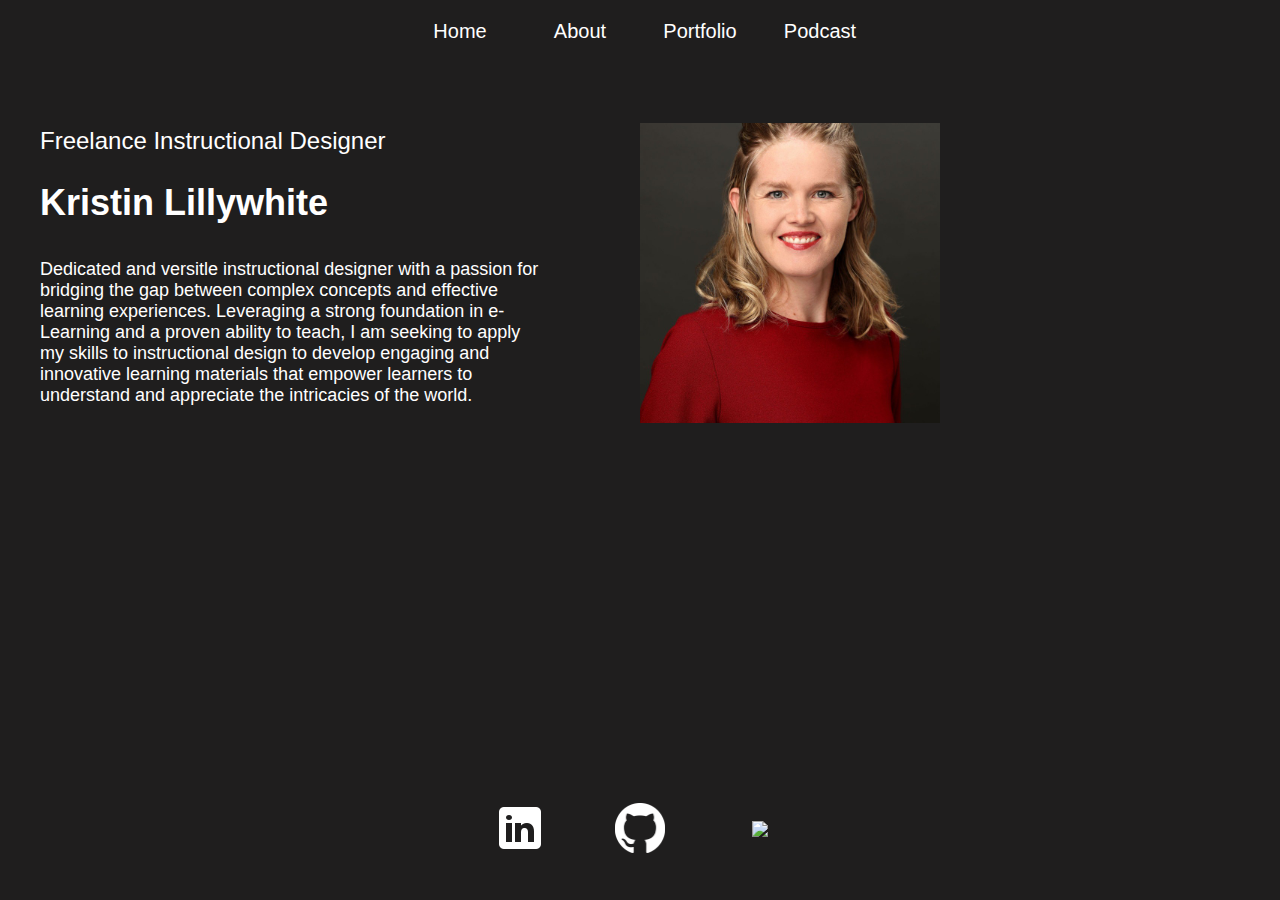
==== commit 2e05786c: "Background and icons" ====
--- a/index.html
+++ b/index.html
@@ -47,30 +47,33 @@
             <div class="profile-photo">
                 <img src="/assets/LI author headshot.jfif" width="300px">
             </div>
-        </div>  
-   
+        </div>
        
-        </div>
+    
     </main>
    
     <!-- Footer-->
         
  <footer>
-    
-    <div class="nav-bar-footer">   
-        <a href="https://www.linkedin.com/in/kristin-lillywhite">
-            <img scr="/assets/icons8-linkedin-50.png">
-    </a>
-    <div class="nav-link">
-        <a href="https://github.com/kristinl-seek/kristinl-seek.github.io" target="_blank">
-            <img src="/assets/GitHub_Invertocat_Light.png" alt="Link to GitHub Profile" width="50" hieght="50">
-    </a>
-    <div class="nav-link">
-        <a href="mailto:your-kristinlillywhite@gmail.com" target="_blank">
-            <img src="https://i0.wp.com/3factsinc.org/wp-content/uploads/2019/12/crop-0-0-1000-1080-0-email-icon-outline-email-icon-isolated-on-white-vector-21742596.png?ssl=1" width="50" hieght="50">
-    </a>
-</div>
-</div>
+    <div class="nav-bar">
+        <div class="link-wrapper">
+            <div class="nav-link">
+                <a href="https://www.linkedin.com/in/kristin-lillywhite" target="_blank">
+                <img src="/assets/icons8-linkedin-50.png" alt="Linkedin logo">
+                </a>
+            </div>
+            <div class="nav-link">
+                <a href="https://github.com/kristinl-seek/kristinl-seek.github.io" target="_blank">
+                <img src="/assets/GitHub_Invertocat_Light.png" alt="Link to GitHub Profile" width="50" hieght="50">
+                </a>
+            </div>
+            <div class="nav-link">
+                <a href="mailto:your-kristinlillywhite@gmail.com" target="_blank">
+                <img src="https://i0.wp.com/3factsinc.org/wp-content/uploads/2019/12/crop-0-0-1000-1080-0-email-icon-outline-email-icon-isolated-on-white-vector-21742596.png?ssl=1" width="50" hieght="50">
+                </a>
+            </div>
+        </div>
+    </div>
  </footer> 
          
 </body>
--- a/landingpage.css
+++ b/landingpage.css
@@ -11,6 +11,7 @@
   font-family: 'Roboto Slab', serif;
 }
 
+
 .navigation-wrapper {
   height: 190px;
   background-color:#bf1919;
@@ -20,6 +21,10 @@
   align-items: center;
   padding: 60px 100px;
 }
+main {
+  min-height: 80vh; /* 80% of the viewport height */
+}
+
 
 /*
 #greeting {
@@ -271,8 +276,9 @@
   margin-right: 10%;
   display: grid; /* Turns this div into a grid container */
     grid-template-columns: repeat(4, 1fr); /* Creates 4 equal-width columns */
-    grid-auto-rows: auto; /* Automatically adjusts the row height based on content */
+    grid-auto-rows: 1fr; /* Automatically adjusts the row height based on content */
     gap: 20px; /* Adds a 20px space between each grid item */
+    aspect-ratio: 1;
 }
 
 /*Stylings for h1 in gallery grid*/
@@ -340,4 +346,46 @@
     display: block; /* Ensures the link covers the entire project item */
     color: inherit; /* Keeps the text color from the parent (usually white) */
     text-decoration: none; /* Removes the underline from the text*/
+}
+
+/* Default for all screen sizes */
+body {
+  font-size: 16px;
+  background-color: #1F1E1E;
+}
+/* Extra Small: Phones */
+@media (max-width: 575px) {
+  body {
+    font-size: 14px;
+  }
+}
+/* Small: Phones and Smaller Tablets */
+@media (min-width: 576px) and (max-width: 767px) {
+  body {
+    font-size: 15px;
+  }
+}
+/* Medium: Tablets */
+@media (min-width: 768px) and (max-width: 991px) {
+  body {
+    font-size: 16px;
+  }
+}
+/* Large: Small Laptops and Desktops */
+@media (min-width: 992px) and (max-width: 1199px) {
+  body {
+    font-size: 18px;
+  }
+}
+/* Extra Large: Larger Desktops */
+@media (min-width: 1200px) and (max-width: 1599px) {
+  body {
+    font-size: 20px;
+  }
+}
+/* Extra Extra Large: Very Large Monitors */
+@media (min-width: 1600px) {
+  body {
+    font-size: 22px;
+  }
 }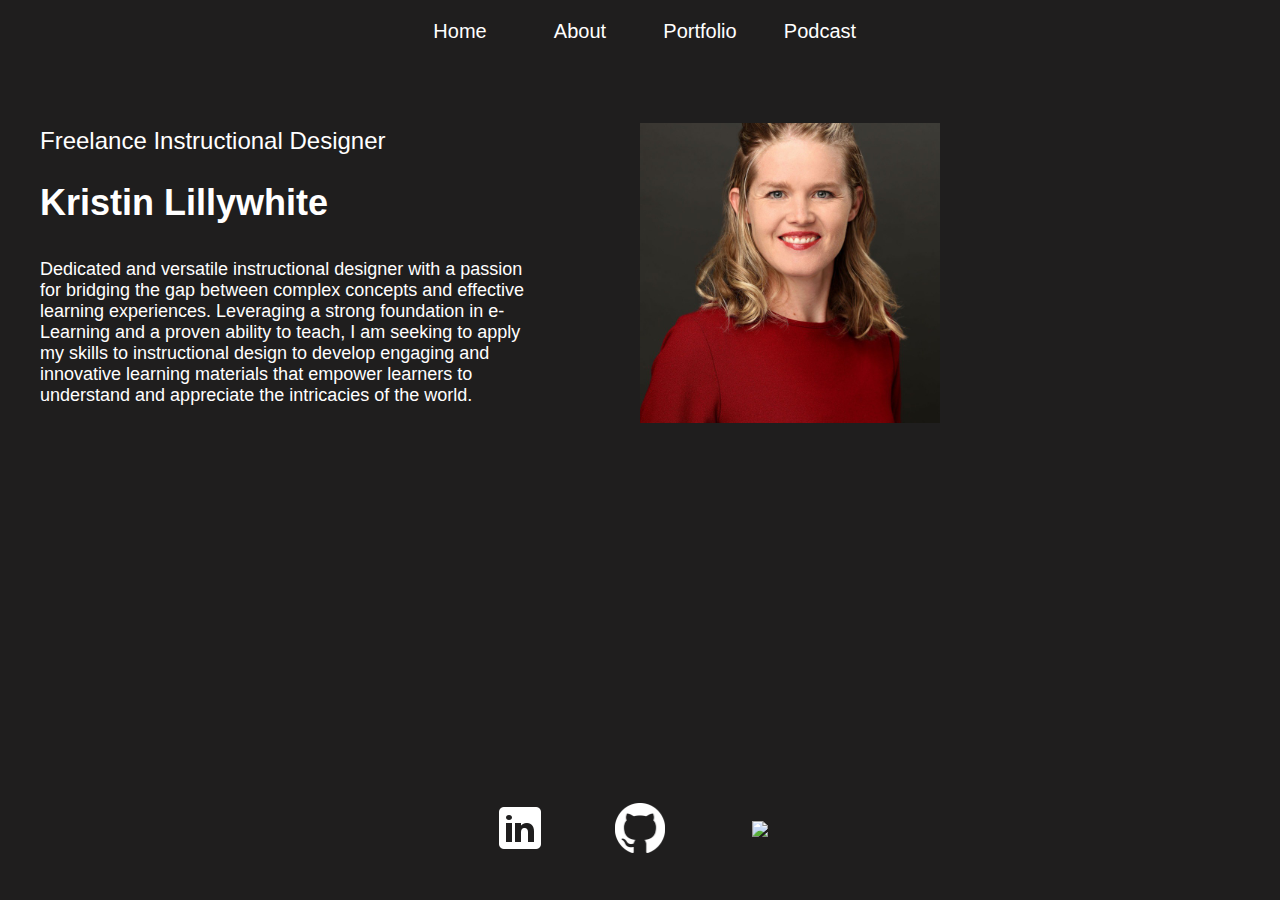
==== commit 534f57cd: "Nov 22 Updates" ====
--- a/index.html
+++ b/index.html
@@ -42,7 +42,7 @@
             <div class="about-me-paragraph">
                 <p>Freelance Instructional Designer</p>
                 <p>Kristin Lillywhite</p>
-                <p>Dedicated and versitle instructional designer with a passion for bridging the gap between complex concepts and effective learning experiences. Leveraging a strong foundation in e-Learning and a proven ability to teach, I am seeking to apply my skills to instructional design to develop engaging and innovative learning materials that empower learners to understand and appreciate the intricacies of the world.</p>
+                <p>Dedicated and versatile instructional designer with a passion for bridging the gap between complex concepts and effective learning experiences. Leveraging a strong foundation in e-Learning and a proven ability to teach, I am seeking to apply my skills to instructional design to develop engaging and innovative learning materials that empower learners to understand and appreciate the intricacies of the world.</p>
             </div>
             <div class="profile-photo">
                 <img src="/assets/LI author headshot.jfif" width="300px">
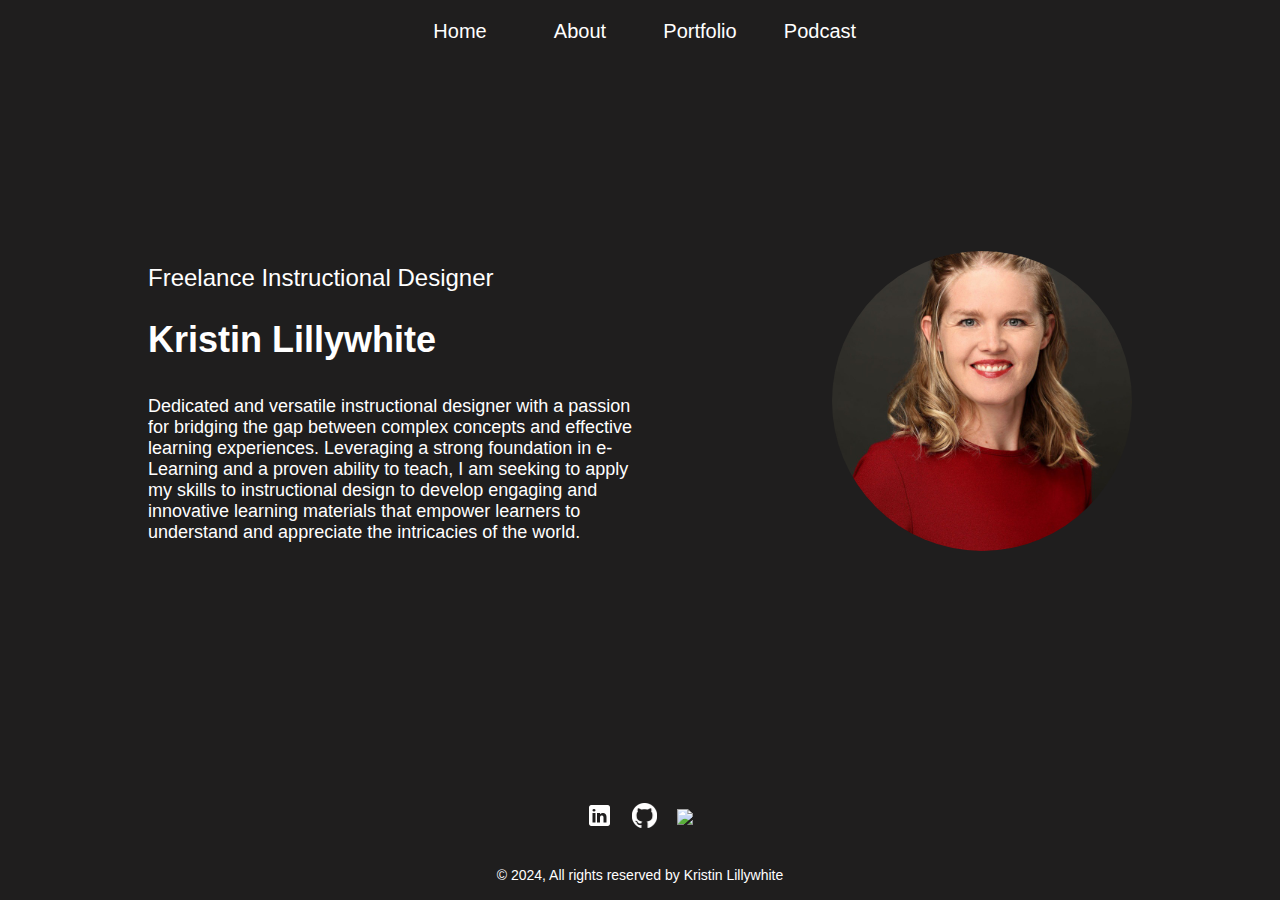
==== commit 8b196b57: "new codes are added" ====
--- a/index.html
+++ b/index.html
@@ -1,82 +1,134 @@
-<!DOCTYPE html> 
+<!DOCTYPE html>
 <html lang="en">
+  <head>
+    <meta charset="UTF-8" />
+    <meta http-equiv="X-UA-Compatible" content="IE=edge" />
+    <meta name="viewport" content="width=device-width, initial-scale=1.0" />
+    <link
+      rel="shortcut icon"
+      href="./LI author headshot.jfif"
+      type="image/x-icon"
+      style="border-radius: 100%"
+    />
+    <title>Home - Kristin Portfolio</title>
+    <link rel="stylesheet" href="landingpage.css" />
+    <script src="./js/app.js" defer></script>
+  </head>
 
-<head>
-    <meta charset="UTF-8">
-    <meta http-equiv="X-UA-Compatible" content="IE=edge">
-    <meta name="viewport" content="width=device-width, initial-scale=1.0">
-    <title>Portfolio</title>
-    <link rel="stylesheet" href="landingpage.css">
-</head>
+  <body>
+    <header>
+      <!--Nav Bar-->
+      <div class="nav-bar">
+        <div class="link-wrapper">
+          <div class="nav-link">
+            <a href="#">Home</a>
+          </div>
 
-<body>
-    <header>
-        <!--Nav Bar-->
-        <div class="nav-bar">
-            <div class="link-wrapper">
-                <div class="nav-link">
-                    <a href="#">Home</a>
-                </div>
+          <div class="nav-link">
+            <a href="/aboutme.html">About</a>
+          </div>
 
-                <div class="nav-link">
-                    <a href="/aboutme.html">About</a>
-                </div>
-                
-                <div class="nav-link">
-                    <a href="/contact.html">Portfolio</a>
-                </div>
+          <div class="nav-link">
+            <a href="/contact.html">Portfolio</a>
+          </div>
 
-                <div class="nav-link">
-                    <a href="#">Podcast</a>
-                </div>
-                
-            </div>
+          <div class="nav-link">
+            <a href="./podcast.html">Podcast</a>
+          </div>
         </div>
+
+        <!-- Hamburger menu -->
+        <div class="hamburger-menu" id="hamburger-menu">
+          <div class="line"></div>
+          <div class="line"></div>
+          <div class="line"></div>
+        </div>
+
+        <!-- Popup Content -->
+        <div class="nav-popup">
+          <div class="nav-link">
+            <a href="#">Home</a>
+          </div>
+
+          <div class="nav-link">
+            <a href="/aboutme.html">About</a>
+          </div>
+
+          <div class="nav-link">
+            <a href="/contact.html">Portfolio</a>
+          </div>
+
+          <div class="nav-link">
+            <a href="./podcast.html">Podcast</a>
+          </div>
+        </div>
+      </div>
     </header>
     <div id="greeting"></div>
+
     <main>
-        
-        <!--Header-->
+      <!--Header-->
+      <div class="container">
+        <div class="header-wrapper">
+          <div class="about-me-paragraph">
+            <p>Freelance Instructional Designer</p>
+            <p>Kristin Lillywhite</p>
+            <p>
+              Dedicated and versatile instructional designer with a passion for
+              bridging the gap between complex concepts and effective learning
+              experiences. Leveraging a strong foundation in e-Learning and a
+              proven ability to teach, I am seeking to apply my skills to
+              instructional design to develop engaging and innovative learning
+              materials that empower learners to understand and appreciate the
+              intricacies of the world.
+            </p>
+          </div>
+          <div class="profile-photo">
+            <img src="/assets/LI author headshot.jfif" />
+          </div>
+        </div>
+      </div>
+    </main>
 
-        <div class="header-wrapper">
-            <div class="about-me-paragraph">
-                <p>Freelance Instructional Designer</p>
-                <p>Kristin Lillywhite</p>
-                <p>Dedicated and versatile instructional designer with a passion for bridging the gap between complex concepts and effective learning experiences. Leveraging a strong foundation in e-Learning and a proven ability to teach, I am seeking to apply my skills to instructional design to develop engaging and innovative learning materials that empower learners to understand and appreciate the intricacies of the world.</p>
-            </div>
-            <div class="profile-photo">
-                <img src="/assets/LI author headshot.jfif" width="300px">
-            </div>
+    <!-- Footer-->
+
+    <footer>
+      <div class="nav-bar">
+        <div class="link-wrapper">
+          <div class="nav-link">
+            <a
+              href="https://www.linkedin.com/in/kristin-lillywhite"
+              target="_blank"
+            >
+              <img src="/assets/icons8-linkedin-50.png" alt="Linkedin logo" />
+            </a>
+          </div>
+          <div class="nav-link">
+            <a
+              href="https://github.com/kristinl-seek/kristinl-seek.github.io"
+              target="_blank"
+            >
+              <img
+                src="/assets/GitHub_Invertocat_Light.png"
+                alt="Link to GitHub Profile"
+                width="50"
+                hieght="50"
+              />
+            </a>
+          </div>
+          <div class="nav-link">
+            <a href="mailto:your-kristinlillywhite@gmail.com" target="_blank">
+              <img
+                src="https://i0.wp.com/3factsinc.org/wp-content/uploads/2019/12/crop-0-0-1000-1080-0-email-icon-outline-email-icon-isolated-on-white-vector-21742596.png?ssl=1"
+                width="50"
+                hieght="50"
+              />
+            </a>
+          </div>
         </div>
-       
-    
-    </main>
-   
-    <!-- Footer-->
-        
- <footer>
-    <div class="nav-bar">
-        <div class="link-wrapper">
-            <div class="nav-link">
-                <a href="https://www.linkedin.com/in/kristin-lillywhite" target="_blank">
-                <img src="/assets/icons8-linkedin-50.png" alt="Linkedin logo">
-                </a>
-            </div>
-            <div class="nav-link">
-                <a href="https://github.com/kristinl-seek/kristinl-seek.github.io" target="_blank">
-                <img src="/assets/GitHub_Invertocat_Light.png" alt="Link to GitHub Profile" width="50" hieght="50">
-                </a>
-            </div>
-            <div class="nav-link">
-                <a href="mailto:your-kristinlillywhite@gmail.com" target="_blank">
-                <img src="https://i0.wp.com/3factsinc.org/wp-content/uploads/2019/12/crop-0-0-1000-1080-0-email-icon-outline-email-icon-isolated-on-white-vector-21742596.png?ssl=1" width="50" hieght="50">
-                </a>
-            </div>
-        </div>
-    </div>
- </footer> 
-         
-</body>
-    
-</html> 
+      </div>
 
+      <p>&copy; 2024, All rights reserved by Kristin Lillywhite</p>
+    </footer>
+  </body>
+</html>
--- a/landingpage.css
+++ b/landingpage.css
@@ -1,20 +1,30 @@
 body {
   margin: 0;
-  font-family: 'Roboto', sans-serif;
-}
-
-html{
+  font-family: "Roboto", sans-serif;
+}
+
+html {
   scroll-behavior: smooth;
 }
 
-h1,h2,h3,h4,h5,h6 {
-  font-family: 'Roboto Slab', serif;
-}
-
+h1,
+h2,
+h3,
+h4,
+h5,
+h6 {
+  font-family: "Roboto Slab", serif;
+}
+
+.container {
+  width: 100%;
+  max-width: 1024px;
+  margin: 0 auto;
+}
 
 .navigation-wrapper {
   height: 190px;
-  background-color:#bf1919;
+  background-color: #bf1919;
   color: white;
   display: flex;
   justify-content: space-between;
@@ -24,7 +34,6 @@
 main {
   min-height: 80vh; /* 80% of the viewport height */
 }
-
 
 /*
 #greeting {
@@ -32,23 +41,68 @@
 }*/
 
 .header-styles {
-  font-family: 'Ubuntu Condensed', sans-serif;
+  font-family: "Ubuntu Condensed", sans-serif;
   font-size: 1em;
 }
 
 .header-wrapper {
   display: flex;
-  background-color: #1F1E1E;
-  color: white
-}
-
-.nav-bar{
+  align-items: center;
+  justify-content: center;
+  min-height: 75vh;
+  background-color: #1f1e1e;
+  color: white;
+  padding: 0 20px;
+}
+
+.nav-bar {
   display: flex;
   justify-content: space-around;
   padding-top: 20px;
   padding-bottom: 20px;
-  background-color: #1F1E1E;
-  color: white;
+  background-color: #1f1e1e;
+  color: white;
+  position: relative;
+}
+
+.hamburger-menu {
+  width: max-content;
+  margin-left: auto;
+  flex-direction: column;
+  justify-content: end;
+  align-items: end;
+  gap: 5px;
+  padding: 0 20px 20px 20px;
+  cursor: pointer;
+  display: none;
+}
+
+.hamburger-menu .line {
+  width: 20px;
+  height: 1px;
+  background-color: #fff;
+}
+
+.nav-popup {
+  position: absolute;
+  right: 20px;
+  top: 80%;
+  background-color: #ad2e20;
+  padding: 15px;
+  border-radius: 12px;
+  z-index: 999999;
+  display: flex;
+  flex-direction: column;
+  gap: 15px;
+  opacity: 0;
+  visibility: none;
+  transition: all 0.4s ease-in-out;
+}
+
+.nav-popup.active {
+  opacity: 1;
+  visibility: visible;
+  top: 60%;
 }
 
 .nav-link {
@@ -57,7 +111,7 @@
   width: 120px;
 }
 
-.navbar-footer{
+.navbar-footer {
   display: flex;
   justify-content: space-around;
   align-items: center;
@@ -68,15 +122,13 @@
   height: auto;
 }
 
-
 .about-me-paragraph {
   z-index: 99;
-  padding: 40px 40px 40px 40px;
-
+  width: 100%;
 }
 
 .about-me-paragraph :nth-child(1) {
-  font-size:24px;
+  font-size: 24px;
   height: 1em;
 }
 
@@ -84,12 +136,13 @@
   font-size: 36px;
   font-weight: 600;
   height: 1em;
-  line-height: .9em;
+  line-height: 0.9em;
 }
 
 .about-me-paragraph :nth-child(3) {
   font-size: 18px;
-  width: 500px;
+  width: 100%;
+  max-width: 500px;
   margin-top: 10px;
   text-wrap: pretty;
 }
@@ -102,7 +155,7 @@
 .features-section {
   height: 500px;
   background-color: #fff;
-  color:#1F1E1E;
+  color: #1f1e1e;
   display: flex;
   justify-content: center;
   align-items: center;
@@ -115,8 +168,8 @@
 }
 
 .nav-link a {
-  font-family: 'Ubuntu Condensed' sans-serif;
-  color:#fff;
+  font-family: "Ubuntu Condensed" sans-serif;
+  color: #fff;
   text-decoration: none;
   transition: 0.5s;
 }
@@ -148,7 +201,7 @@
 }
 
 .project-wrapper-align-left {
-  background-color: #1F1E1E;
+  background-color: #1f1e1e;
   display: flex;
   color: white;
   height: 550px;
@@ -158,7 +211,7 @@
   padding: 20px;
 }
 
-.testimonial  :nth-child(1) {
+.testimonial :nth-child(1) {
   font-size: 18px;
   font-weight: 700;
 }
@@ -170,7 +223,23 @@
 
 .profile-photo {
   z-index: 1;
-  margin: 60px;
+  display: flex;
+  align-items: center;
+  justify-content: end;
+  overflow: hidden;
+  width: 100%;
+}
+
+.profile-photo img {
+  width: 100%;
+  max-width: 300px;
+  border-radius: 100%;
+  transition: all 0.3s ease-in-out;
+  object-fit: cover;
+}
+
+.profile-photo img:hover {
+  scale: 0.95;
 }
 
 .header {
@@ -181,7 +250,7 @@
   margin-bottom: 0px;
   display: flex;
 }
-  
+
 .project-image {
   width: 100%;
   height: 100%;
@@ -192,6 +261,20 @@
 .image-wrapper {
   width: 600px;
   height: 600x;
+}
+
+.contact-wrapper {
+  display: flex;
+  align-items: start;
+  justify-content: center;
+  gap: 40px;
+  color: #fff;
+  margin-top: 100px;
+  padding: 0 20px;
+}
+
+.project-images {
+  width: 100%;
 }
 
 /*
@@ -221,9 +304,9 @@
   color: white;
 }
 */
-a{
+a {
   text-decoration: none;
-  color:  #fff; 
+  color: #fff;
 }
 
 a:hover {
@@ -260,25 +343,25 @@
   margin-top: 40px;
 }
 
-
 .testimonials {
-  font-size: 11px; 
-  font-family: 'Roboto', sans-serif;
-  color: #ad2e20;
-}
-
-/* Gallery CSS
-css
+  font-size: 11px;
+  font-family: "Roboto", sans-serif;
+  color: white;
+}
+
+.about-me-paragraph iframe {
+  width: 80%;
+  height: 600px !important;
+}
 
 /* The grid container that holds all project items */
 .projects-grid {
   margin-top: 50px;
   margin-right: 10%;
   display: grid; /* Turns this div into a grid container */
-    grid-template-columns: repeat(4, 1fr); /* Creates 4 equal-width columns */
-    grid-auto-rows: 1fr; /* Automatically adjusts the row height based on content */
-    gap: 20px; /* Adds a 20px space between each grid item */
-    aspect-ratio: 1;
+  grid-template-columns: repeat(3, 1fr); /* Creates 4 equal-width columns */
+  grid-auto-rows: 1fr; /* Automatically adjusts the row height based on content */
+  gap: 50px; /* Adds a 20px space between each grid item */
 }
 
 /*Stylings for h1 in gallery grid*/
@@ -286,7 +369,7 @@
   margin-top: 50px;
   display: block;
   font-size: 20px;
-  font-family: 'Roboto', sans-serif;
+  font-family: "Roboto", sans-serif;
   margin-block-start: 0.67em;
   margin-block-end: 0.67em;
   margin-inline-start: 0px;
@@ -301,57 +384,63 @@
 }
 /* Each individual project item */
 .project {
-    position: relative; /* Allows positioning of child elements relative to this container */
-    overflow: hidden; /* Ensures content doesn't spill outside of the container */
-    border-radius: 10px; /* Rounds the corners of the project box */
-    transition: transform 0.3s; /* Smooth transitions for any future transformations (like hover effects) */
+  position: relative; /* Allows positioning of child elements relative to this container */
+  overflow: hidden; /* Ensures content doesn't spill outside of the container */
+  border-radius: 10px; /* Rounds the corners of the project box */
+  transition: transform 0.3s; /* Smooth transitions for any future transformations (like hover effects) */
 }
 
 /* The image inside each project */
 .project img {
-    width: 100%; /* Ensures the image takes up the full width of its container */
-    height: auto; /* Maintains the image's aspect ratio */
-    display: block; /* Ensures no extra space below the image */
-    border-radius: 10px; /* Rounds the image's corners to match the project box */
-    transition: opacity 0.3s; /* Adds a smooth transition when the image opacity changes on hover */
+  width: 100%; /* Ensures the image takes up the full width of its container */
+  height: 100px; /* Maintains the image's aspect ratio */
+  display: block; /* Ensures no extra space below the image */
+  border-radius: 10px; /* Rounds the image's corners to match the project box */
+  transition: opacity 0.3s; /* Adds a smooth transition when the image opacity changes on hover */
 }
 
 /* The description box that appears on hover */
 .project .description {
-    position: absolute; /* Allows this element to be placed over the image */
-    bottom: 0; /* Anchors the description to the bottom of the project box */
-    left: 0; /* Stretches the description from the left */
-    right: 0; /* Stretches the description to the right */
-    background-color: rgba(0, 0, 0, 0.7); /* Semi-transparent black background (70% opacity) */
-    color: #fff; /* White text color */
-    text-align: center; /* Centers the text horizontally */
-    padding: 10px; /* Adds padding inside the description for spacing */
-    opacity: 0; /* Initially hidden (fully transparent) */
-    transition: opacity 0.3s; /* Adds a smooth transition when the description appears */
-    border-radius: 0 0 10px 10px; /* Rounds the bottom corners of the description to match the project box */
+  position: absolute; /* Allows this element to be placed over the image */
+  bottom: 0; /* Anchors the description to the bottom of the project box */
+  left: 0; /* Stretches the description from the left */
+  right: 0; /* Stretches the description to the right */
+  background-color: rgba(
+    0,
+    0,
+    0,
+    0.7
+  ); /* Semi-transparent black background (70% opacity) */
+  color: #fff; /* White text color */
+  text-align: center; /* Centers the text horizontally */
+  padding: 10px; /* Adds padding inside the description for spacing */
+  opacity: 0; /* Initially hidden (fully transparent) */
+  transition: opacity 0.3s; /* Adds a smooth transition when the description appears */
+  border-radius: 0 0 10px 10px; /* Rounds the bottom corners of the description to match the project box */
+  font-size: 10px;
 }
 
 /* Hover effect on the project: makes the image slightly transparent */
 .project:hover img {
-    opacity: 0.7; /* Reduces the image opacity on hover */
+  opacity: 0.7; /* Reduces the image opacity on hover */
 }
 
 /* Hover effect on the project: shows the description */
 .project:hover .description {
-    opacity: 1; /* Makes the description fully visible on hover */
+  opacity: 1; /* Makes the description fully visible on hover */
 }
 
 /* Makes the entire project item clickable, linking to a new page */
 .project a {
-    display: block; /* Ensures the link covers the entire project item */
-    color: inherit; /* Keeps the text color from the parent (usually white) */
-    text-decoration: none; /* Removes the underline from the text*/
+  display: block; /* Ensures the link covers the entire project item */
+  color: inherit; /* Keeps the text color from the parent (usually white) */
+  text-decoration: none; /* Removes the underline from the text*/
 }
 
 /* Default for all screen sizes */
 body {
   font-size: 16px;
-  background-color: #1F1E1E;
+  background-color: #1f1e1e;
 }
 /* Extra Small: Phones */
 @media (max-width: 575px) {
@@ -388,4 +477,100 @@
   body {
     font-size: 22px;
   }
-}+}
+
+@media (max-width: 1023px) {
+  .contact-wrapper {
+    flex-direction: column-reverse;
+  }
+}
+
+@media screen and (max-width: 767px) {
+  .header-wrapper {
+    flex-direction: column-reverse;
+  }
+
+  .nav-bar .link-wrapper {
+    display: none;
+  }
+
+  .profile-photo {
+    justify-content: center;
+  }
+
+  .about-me-paragraph :nth-child(1) {
+    font-size: 20px;
+  }
+
+  .about-me-paragraph :nth-child(3) {
+    font-size: 16px;
+  }
+
+  footer .nav-bar .link-wrapper {
+    display: flex;
+  }
+
+  footer {
+    margin-top: 40px;
+  }
+
+  .about-me-paragraph {
+    text-align: center;
+  }
+
+  .hamburger-menu {
+    display: flex;
+  }
+
+  .contact-wrapper {
+    margin-top: 0;
+  }
+
+  .projects-grid {
+    grid-template-columns: repeat(2, 1fr);
+    gap: 20px;
+    margin-right: 0;
+    margin-top: 30px;
+  }
+
+  .project {
+    display: flex;
+    align-items: center;
+    justify-content: center;
+  }
+
+  .project img {
+    width: 100% !important;
+  }
+
+  .project-images {
+    text-align: center;
+  }
+
+  .about-me-paragraph iframe {
+    width: 100%;
+  }
+}
+
+footer .nav-link img {
+  width: 25px;
+  transition: all 0.3 ease-in-out;
+}
+
+footer .nav-link img:hover {
+  transform: translateY(10px);
+}
+
+footer .nav-link {
+  width: max-content;
+}
+
+footer .link-wrapper {
+  gap: 20px;
+}
+
+footer p {
+  font-size: 14px;
+  color: #fff;
+  text-align: center;
+}
